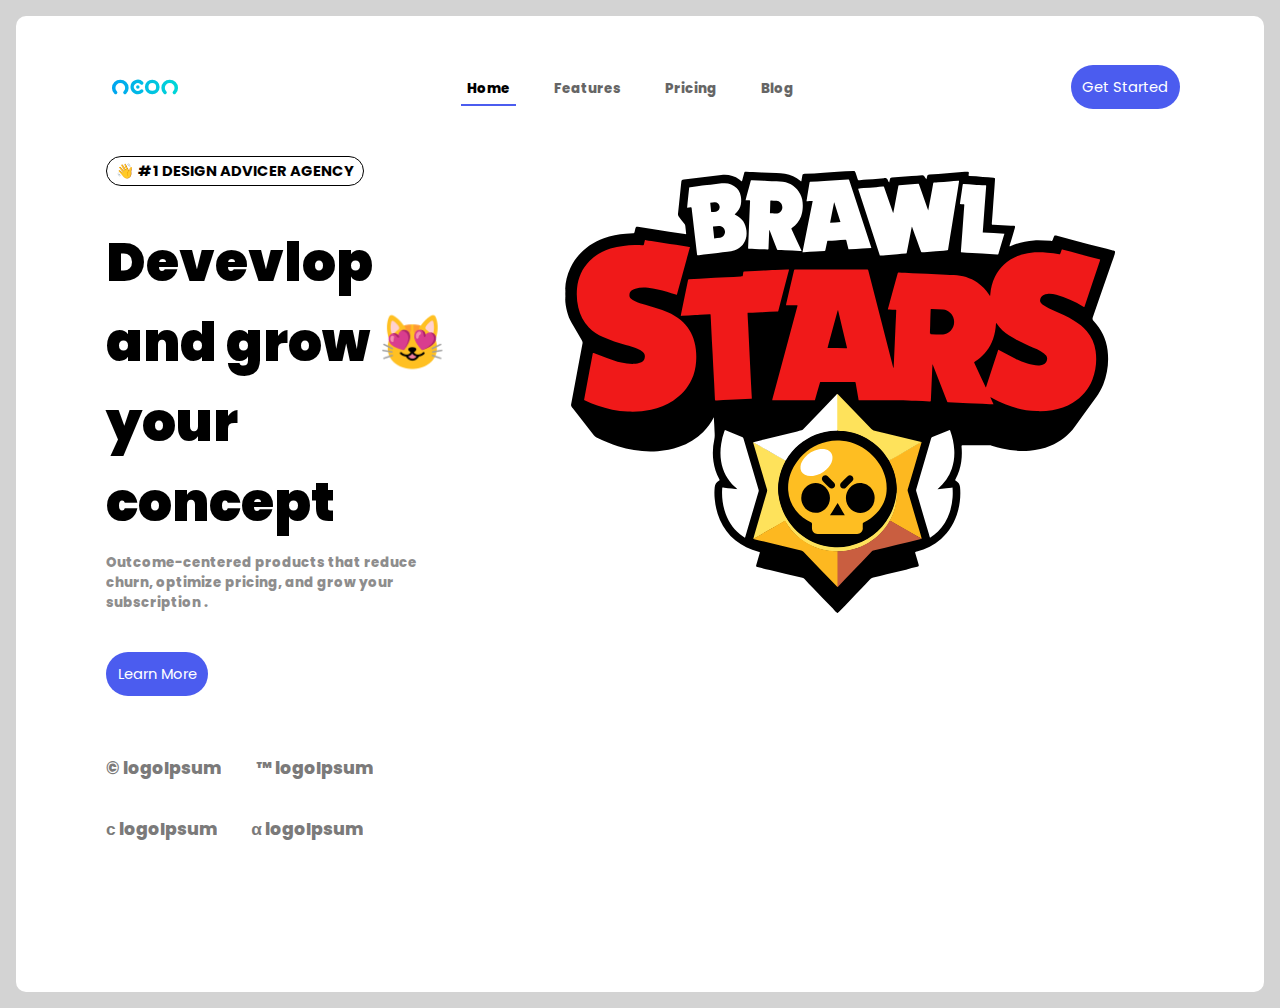
==== home-2/index.html @ cfd1c867 "home-2 added" ====
<!DOCTYPE html>
<html lang="en">

<head>
    <meta charset="UTF-8">
    <meta http-equiv="X-UA-Compatible" content="IE=edge">
    <meta name="viewport" content="width=device-width, initial-scale=1.0">
    <title>Home-2</title>
    <link rel="stylesheet" href="style.css">
</head>

<body>
    <main>
        <header>
            <img src="./neon-logo.svg" alt="">
            <nav class="navbar">
                <ul>
                    <li><a class="lnk active" href="#">Home</a></li>
                    <li><a class="lnk" href="#">Features</a></li>
                    <li><a class="lnk" href="#">Pricing</a></li>
                    <li><a class="lnk" href="#">Blog</a></li>
                </ul>
            </nav>
            <a class="btn-primary" href="#">Get Started</a>
        </header>
        
        <div class="content">

            <img src="./brawl-stars-logo.svg" alt="">

            <a class="tag" href="">
                &#x1F44B <span>#1 DESIGN ADVICER AGENCY</span>
            </a>

            <h1 class="main-text">Devevlop and grow <span>&#x1F63B</span> your concept</h1>

            <small>
                Outcome-centered products that reduce churn, optimize pricing, and grow your subscription .
            </small>

            <div class="footer">
                <a class="btn-primary" href="#">Learn More</a>
                <div class="logos">
                    <ul>
                        <li><a href="#">&COPY; logoIpsum</a></li>
                        <li><a href="#">&trade; logoIpsum</a></li>
                        <li><a href="#">&scy; logoIpsum</a></li>
                        <li><a href="#">&alpha; logoIpsum</a></li>
                    </ul>
                </div>
            </div>
        </div>
    </main>

    <script>
        const lnk = document.querySelectorAll('.lnk');
        function activeLink() {
            lnk.forEach((item) =>
                item.classList.remove('active'))
                this.classList.add('active')
            }
            lnk.forEach((item)=>item.addEventListener('click',activeLink));

    </script>
</body>

</html>
---- home-2/style.css ----
@import url('https://fonts.googleapis.com/css2?family=Poppins&display=swap');
:root{
    --primary: #4B5CEF;
    --opacity: #444343;
}
*
{
    margin: 0;
    padding: 0;
    box-sizing: border-box;
}
body
{
    margin: 1em;
    font-family: 'Poppins', sans-serif;
    background: #d3d3d3;
}

main{
    background-color: #fff;
    border-radius: 10px;
    padding: 10px 20px 150px 20px;
}

main header img{
    width: 90px;
}
main header{
    display: flex;
    justify-content: space-between;
    align-items: center;
    flex-wrap: wrap;
    padding: 1em 4em 1em 4em;
}

.navbar ul
{
    display: flex;
    flex-wrap: wrap;
    gap: 2em;
}

.navbar ul li {
    list-style: none;
}

.navbar ul li a
{
    font-size: 10pt;
    opacity: .6;
    font-weight: 800;
    text-decoration: none;
    color: #000;
    padding: 6px;
    position: relative;
    border-bottom: 2px solid transparent;
    transition: border-bottom .2s linear;
}

.navbar ul li a:hover
{
    border-bottom: 2px solid var(--primary);
}

.navbar ul li a.active
{
    opacity: 1;
    border-bottom: 2px solid var(--primary);
}

main .content
{
    padding: 10px 0 0 70px;
}

.tag span
{
    font-weight: bold;
}

.content img{
    width: 720px;
    position: absolute;
    right: 5em;
    top: 2em;

}

.content .main-text
{
    padding-top: 40px;
    font-size: 40pt;
    font-weight: 900;
    width: 360px;
}

.content .main-text span{
    font-weight: normal;
}

.content small
{
    padding-top: 10px;
    display: block;
    width: 350px;
}

small
{
    opacity: .6;
    color: var(--opacity);
    font-weight: 800;
}

.footer
{
    padding: 0;
    padding-top: 3em;
}

.footer ul{
    padding-top: 4em;
    font-size: 13pt;
}

.footer .logos ul{
    display: flex;
    flex-wrap: wrap;
    width: 800px;
    gap: 2em;
    max-width: 400px;
}

.logos ul li {
    list-style: none;
}

.logos ul li a
{
    text-decoration: none;
    color: var(--opacity);
    opacity: .7;
    font-weight: 800;
    transition: opacity .2s;
}

.logos ul li a:hover
{
    opacity: 1;
}

/* BTN */
.btn-primary
{
    font-size: 11pt;
    text-decoration: none;
    background: var(--primary);
    padding: .8em;
    color: #fff;
    border-radius: 40px;
}
.tag
{
    text-decoration: none;
    color: #000;
    font-size: 11pt;
    border: 1px solid #000;
    border-radius: 40px;
    padding: 4px 9px 4px 9px;
}
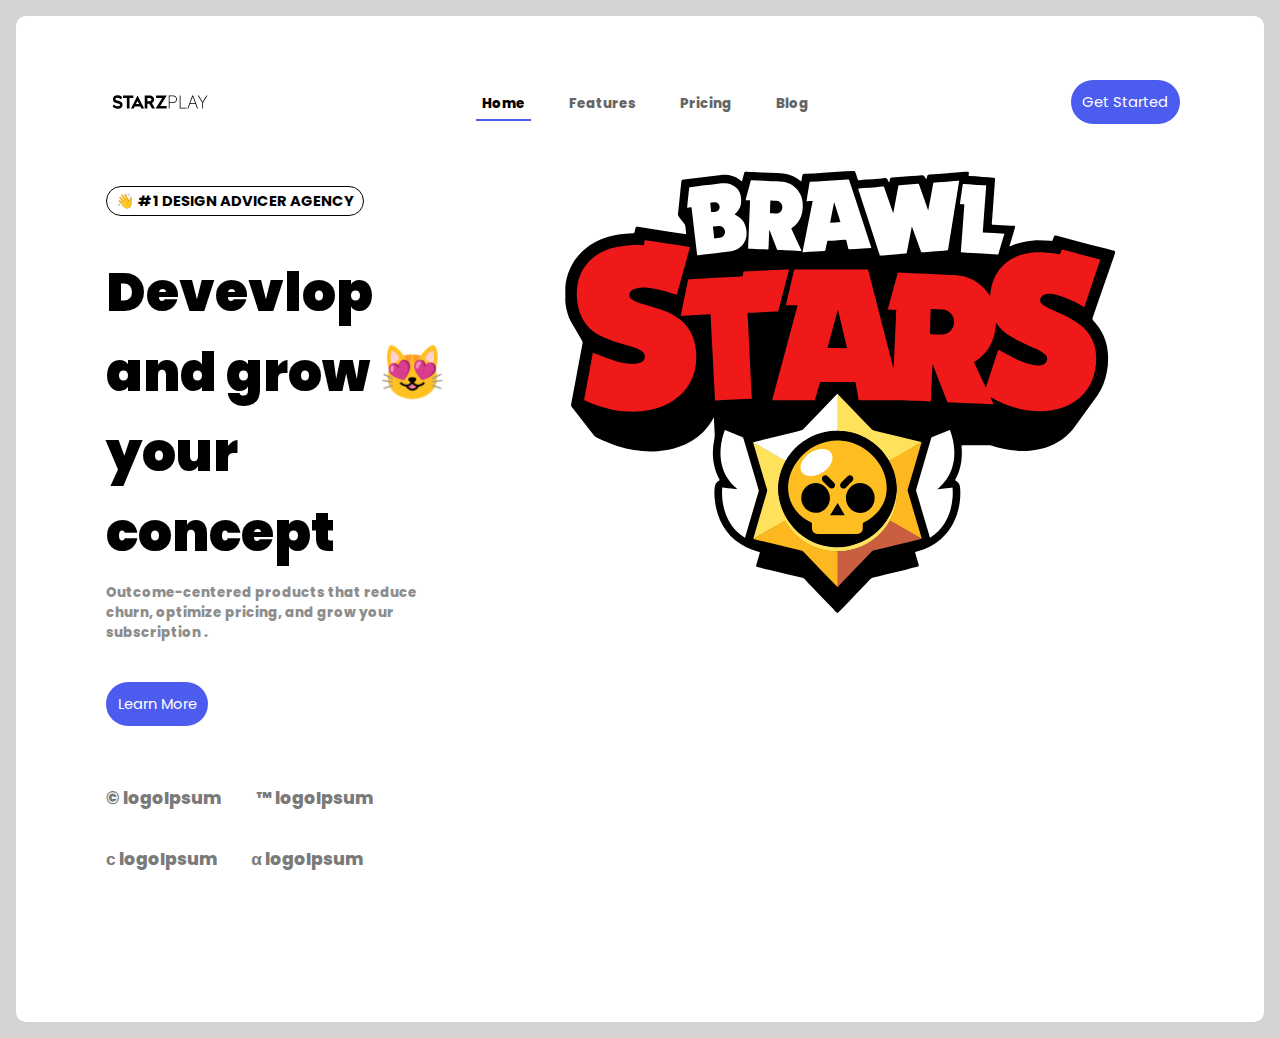
==== commit 34fe3ab3: "min alterations" ====
--- a/home-2/index.html
+++ b/home-2/index.html
@@ -12,7 +12,7 @@
 <body>
     <main>
         <header>
-            <img src="./neon-logo.svg" alt="">
+            <img src="./starzplay-logo.svg" alt="">
             <nav class="navbar">
                 <ul>
                     <li><a class="lnk active" href="#">Home</a></li>
--- a/home-2/style.css
+++ b/home-2/style.css
@@ -23,7 +23,7 @@
 }
 
 main header img{
-    width: 90px;
+    width: 120px;
 }
 main header{
     display: flex;
